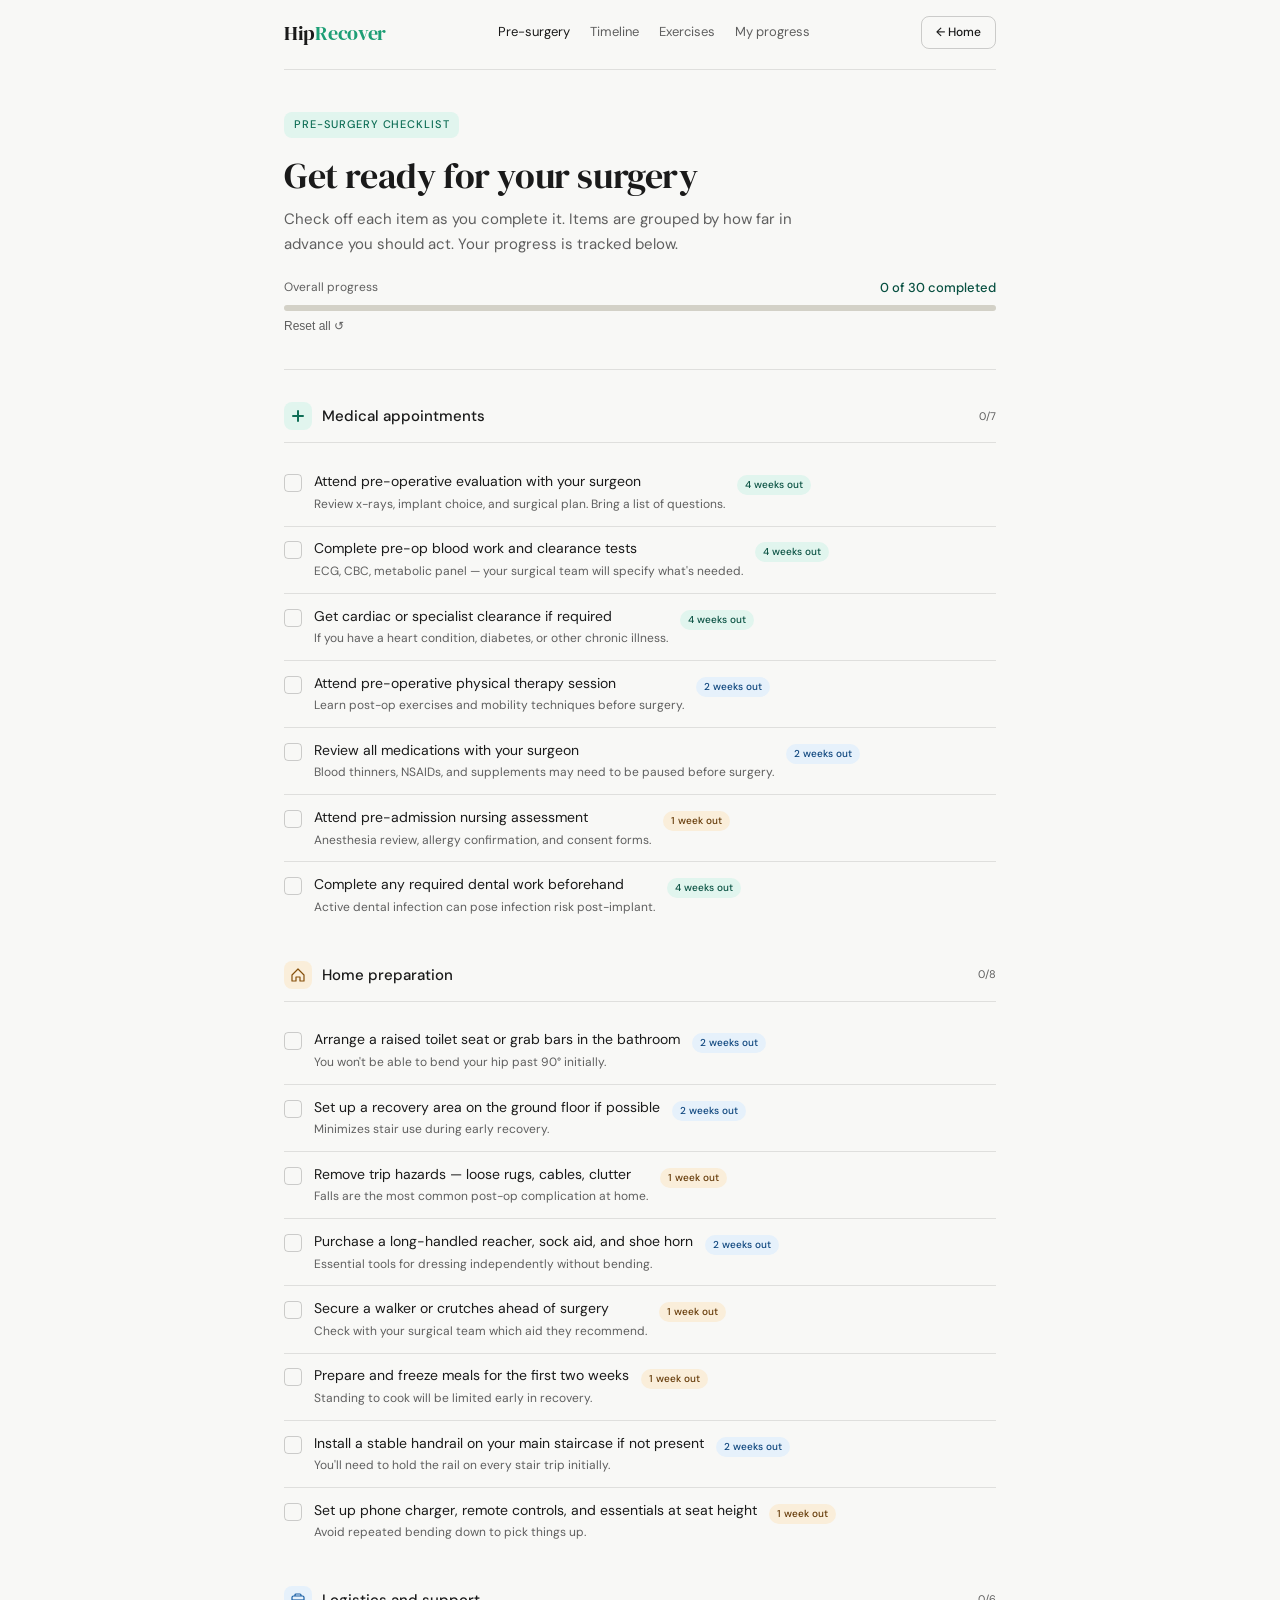
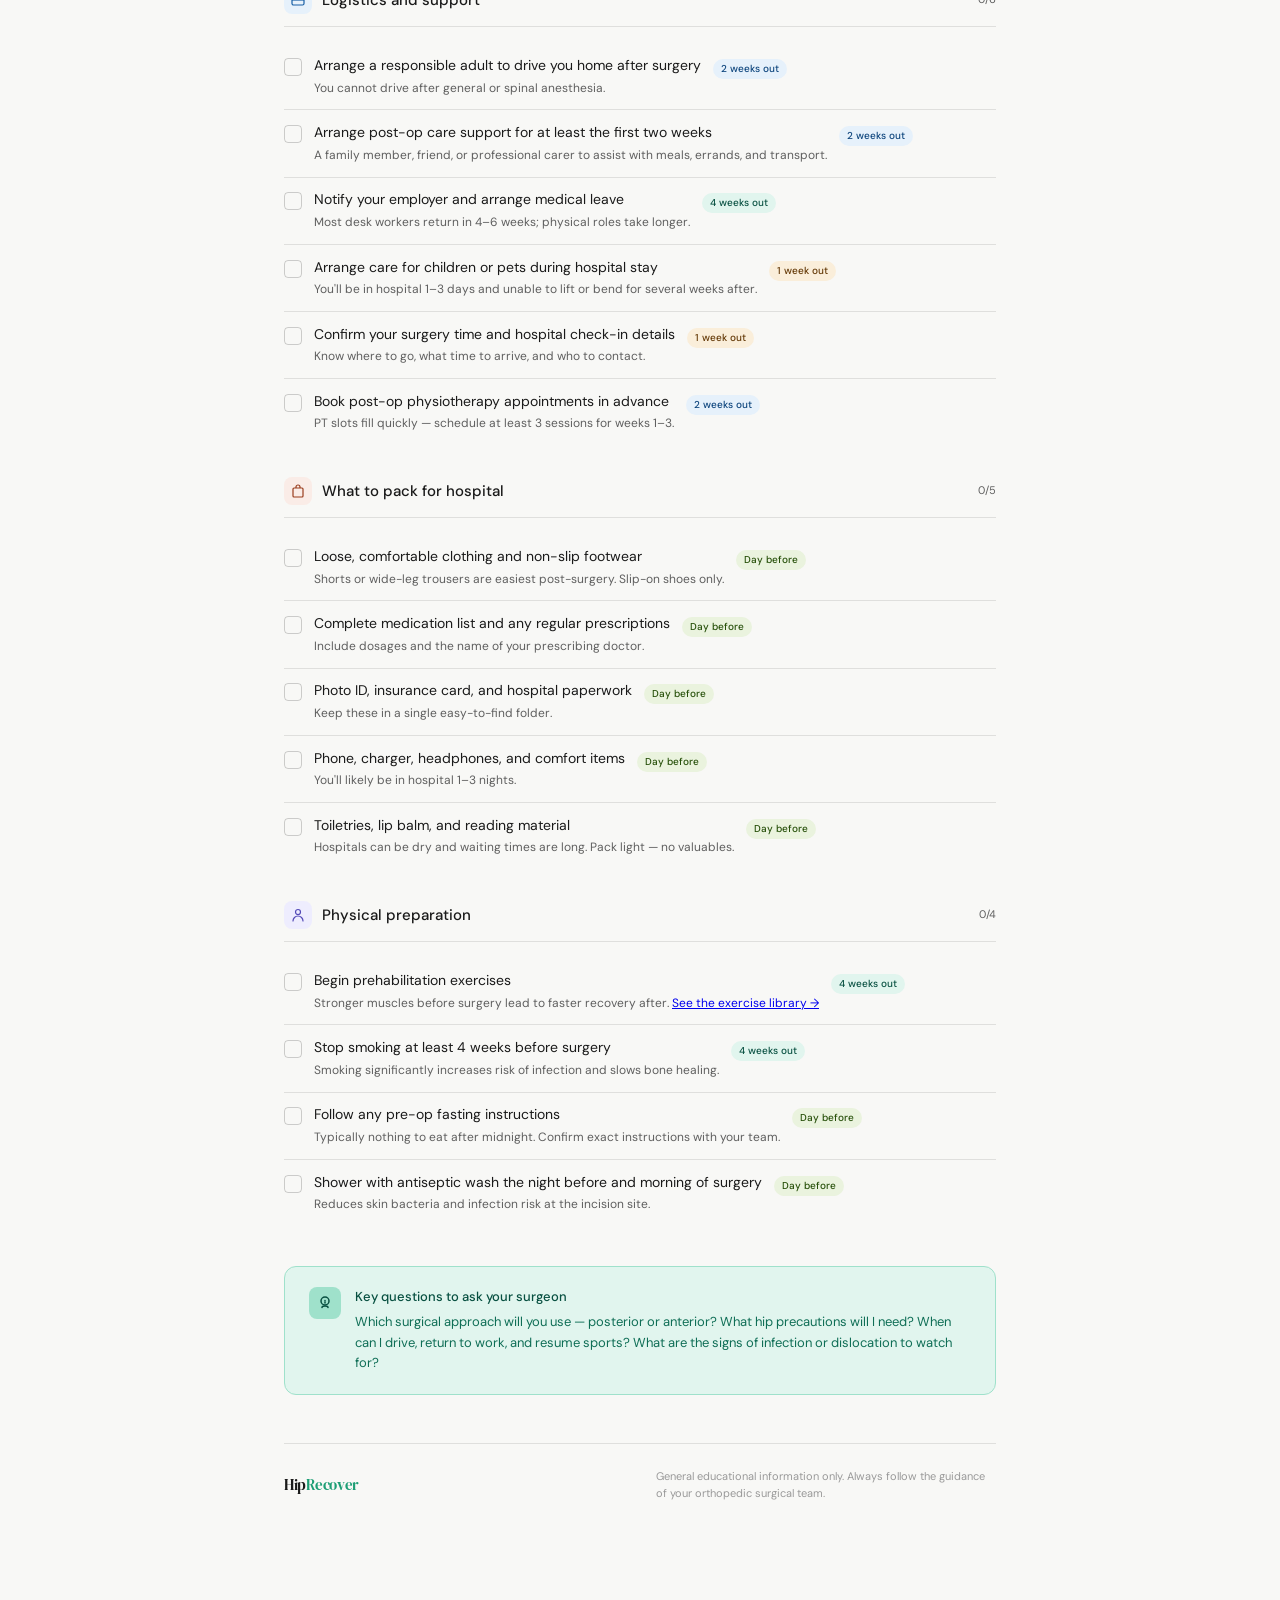
==== checklist.html @ 87a9a33e "Add files via upload" ====
<!DOCTYPE html>
<html lang="en">
<head>
  <meta charset="UTF-8">
  <meta name="viewport" content="width=device-width, initial-scale=1.0">
  <title>Pre-Surgery Checklist — HipRecover</title>
  <link rel="stylesheet" href="css/styles.css">
</head>
<body>
<div class="page-wrap">

  <nav class="site-nav">
    <a href="index.html" class="logo">Hip<span>Recover</span></a>
    <div class="nav-links">
      <a href="checklist.html" class="active">Pre-surgery</a>
      <a href="timeline.html">Timeline</a>
      <a href="exercises.html">Exercises</a>
      <a href="tracker.html">My progress</a>
    </div>
    <a href="index.html" class="nav-cta">← Home</a>
  </nav>

  <div class="page-header">
    <div class="tag">Pre-surgery checklist</div>
    <h1>Get ready for your surgery</h1>
    <p>Check off each item as you complete it. Items are grouped by how far in advance you should act. Your progress is tracked below.</p>
    <div style="margin-top:1.25rem;">
      <div class="progress-label">
        <span>Overall progress</span>
        <strong id="prog-text">0 of 30 completed</strong>
      </div>
      <div class="progress-bar-wrap"><div class="progress-bar-fill" id="prog-bar" style="width:0%"></div></div>
    </div>
    <button class="reset-btn" onclick="resetAll()">Reset all ↺</button>
  </div>

  <!-- MEDICAL -->
  <div class="section" data-sec="medical" style="margin-top:2rem;">
    <div class="section-head">
      <div class="sec-icon sec-teal">
        <svg width="16" height="16" viewBox="0 0 16 16" fill="none"><rect x="7" y="2" width="2" height="12" rx="1" fill="#0F6E56"/><rect x="2" y="7" width="12" height="2" rx="1" fill="#0F6E56"/></svg>
      </div>
      <h2>Medical appointments</h2>
      <span class="sec-count" id="cnt-medical">0/7</span>
    </div>
    <div class="check-item" onclick="toggle(this)"><div class="cb"></div><div class="check-text"><div class="label">Attend pre-operative evaluation with your surgeon</div><div class="sub">Review x-rays, implant choice, and surgical plan. Bring a list of questions.</div></div><span class="timing-pill t4w">4 weeks out</span></div>
    <div class="check-item" onclick="toggle(this)"><div class="cb"></div><div class="check-text"><div class="label">Complete pre-op blood work and clearance tests</div><div class="sub">ECG, CBC, metabolic panel — your surgical team will specify what's needed.</div></div><span class="timing-pill t4w">4 weeks out</span></div>
    <div class="check-item" onclick="toggle(this)"><div class="cb"></div><div class="check-text"><div class="label">Get cardiac or specialist clearance if required</div><div class="sub">If you have a heart condition, diabetes, or other chronic illness.</div></div><span class="timing-pill t4w">4 weeks out</span></div>
    <div class="check-item" onclick="toggle(this)"><div class="cb"></div><div class="check-text"><div class="label">Attend pre-operative physical therapy session</div><div class="sub">Learn post-op exercises and mobility techniques before surgery.</div></div><span class="timing-pill t2w">2 weeks out</span></div>
    <div class="check-item" onclick="toggle(this)"><div class="cb"></div><div class="check-text"><div class="label">Review all medications with your surgeon</div><div class="sub">Blood thinners, NSAIDs, and supplements may need to be paused before surgery.</div></div><span class="timing-pill t2w">2 weeks out</span></div>
    <div class="check-item" onclick="toggle(this)"><div class="cb"></div><div class="check-text"><div class="label">Attend pre-admission nursing assessment</div><div class="sub">Anesthesia review, allergy confirmation, and consent forms.</div></div><span class="timing-pill t1w">1 week out</span></div>
    <div class="check-item" onclick="toggle(this)"><div class="cb"></div><div class="check-text"><div class="label">Complete any required dental work beforehand</div><div class="sub">Active dental infection can pose infection risk post-implant.</div></div><span class="timing-pill t4w">4 weeks out</span></div>
  </div>

  <!-- HOME -->
  <div class="section" data-sec="home" style="margin-top:2rem;">
    <div class="section-head">
      <div class="sec-icon sec-amber">
        <svg width="16" height="16" viewBox="0 0 16 16" fill="none"><path d="M2 8L8 2L14 8V14H10V10H6V14H2V8Z" stroke="#854F0B" stroke-width="1.2" fill="none" stroke-linejoin="round"/></svg>
      </div>
      <h2>Home preparation</h2>
      <span class="sec-count" id="cnt-home">0/8</span>
    </div>
    <div class="check-item" onclick="toggle(this)"><div class="cb"></div><div class="check-text"><div class="label">Arrange a raised toilet seat or grab bars in the bathroom</div><div class="sub">You won't be able to bend your hip past 90° initially.</div></div><span class="timing-pill t2w">2 weeks out</span></div>
    <div class="check-item" onclick="toggle(this)"><div class="cb"></div><div class="check-text"><div class="label">Set up a recovery area on the ground floor if possible</div><div class="sub">Minimizes stair use during early recovery.</div></div><span class="timing-pill t2w">2 weeks out</span></div>
    <div class="check-item" onclick="toggle(this)"><div class="cb"></div><div class="check-text"><div class="label">Remove trip hazards — loose rugs, cables, clutter</div><div class="sub">Falls are the most common post-op complication at home.</div></div><span class="timing-pill t1w">1 week out</span></div>
    <div class="check-item" onclick="toggle(this)"><div class="cb"></div><div class="check-text"><div class="label">Purchase a long-handled reacher, sock aid, and shoe horn</div><div class="sub">Essential tools for dressing independently without bending.</div></div><span class="timing-pill t2w">2 weeks out</span></div>
    <div class="check-item" onclick="toggle(this)"><div class="cb"></div><div class="check-text"><div class="label">Secure a walker or crutches ahead of surgery</div><div class="sub">Check with your surgical team which aid they recommend.</div></div><span class="timing-pill t1w">1 week out</span></div>
    <div class="check-item" onclick="toggle(this)"><div class="cb"></div><div class="check-text"><div class="label">Prepare and freeze meals for the first two weeks</div><div class="sub">Standing to cook will be limited early in recovery.</div></div><span class="timing-pill t1w">1 week out</span></div>
    <div class="check-item" onclick="toggle(this)"><div class="cb"></div><div class="check-text"><div class="label">Install a stable handrail on your main staircase if not present</div><div class="sub">You'll need to hold the rail on every stair trip initially.</div></div><span class="timing-pill t2w">2 weeks out</span></div>
    <div class="check-item" onclick="toggle(this)"><div class="cb"></div><div class="check-text"><div class="label">Set up phone charger, remote controls, and essentials at seat height</div><div class="sub">Avoid repeated bending down to pick things up.</div></div><span class="timing-pill t1w">1 week out</span></div>
  </div>

  <!-- LOGISTICS -->
  <div class="section" data-sec="logistics" style="margin-top:2rem;">
    <div class="section-head">
      <div class="sec-icon sec-blue">
        <svg width="16" height="16" viewBox="0 0 16 16" fill="none"><rect x="2" y="4" width="12" height="9" rx="1.5" stroke="#185FA5" stroke-width="1.2" fill="none"/><path d="M5 4V3a1 1 0 011-1h4a1 1 0 011 1v1" stroke="#185FA5" stroke-width="1.2"/><path d="M2 8h12" stroke="#185FA5" stroke-width="1.2"/></svg>
      </div>
      <h2>Logistics and support</h2>
      <span class="sec-count" id="cnt-logistics">0/6</span>
    </div>
    <div class="check-item" onclick="toggle(this)"><div class="cb"></div><div class="check-text"><div class="label">Arrange a responsible adult to drive you home after surgery</div><div class="sub">You cannot drive after general or spinal anesthesia.</div></div><span class="timing-pill t2w">2 weeks out</span></div>
    <div class="check-item" onclick="toggle(this)"><div class="cb"></div><div class="check-text"><div class="label">Arrange post-op care support for at least the first two weeks</div><div class="sub">A family member, friend, or professional carer to assist with meals, errands, and transport.</div></div><span class="timing-pill t2w">2 weeks out</span></div>
    <div class="check-item" onclick="toggle(this)"><div class="cb"></div><div class="check-text"><div class="label">Notify your employer and arrange medical leave</div><div class="sub">Most desk workers return in 4–6 weeks; physical roles take longer.</div></div><span class="timing-pill t4w">4 weeks out</span></div>
    <div class="check-item" onclick="toggle(this)"><div class="cb"></div><div class="check-text"><div class="label">Arrange care for children or pets during hospital stay</div><div class="sub">You'll be in hospital 1–3 days and unable to lift or bend for several weeks after.</div></div><span class="timing-pill t1w">1 week out</span></div>
    <div class="check-item" onclick="toggle(this)"><div class="cb"></div><div class="check-text"><div class="label">Confirm your surgery time and hospital check-in details</div><div class="sub">Know where to go, what time to arrive, and who to contact.</div></div><span class="timing-pill t1w">1 week out</span></div>
    <div class="check-item" onclick="toggle(this)"><div class="cb"></div><div class="check-text"><div class="label">Book post-op physiotherapy appointments in advance</div><div class="sub">PT slots fill quickly — schedule at least 3 sessions for weeks 1–3.</div></div><span class="timing-pill t2w">2 weeks out</span></div>
  </div>

  <!-- PACK -->
  <div class="section" data-sec="pack" style="margin-top:2rem;">
    <div class="section-head">
      <div class="sec-icon sec-coral">
        <svg width="16" height="16" viewBox="0 0 16 16" fill="none"><rect x="3" y="5" width="10" height="9" rx="1" stroke="#993C1D" stroke-width="1.2" fill="none"/><path d="M6 5V4a2 2 0 014 0v1" stroke="#993C1D" stroke-width="1.2"/></svg>
      </div>
      <h2>What to pack for hospital</h2>
      <span class="sec-count" id="cnt-pack">0/5</span>
    </div>
    <div class="check-item" onclick="toggle(this)"><div class="cb"></div><div class="check-text"><div class="label">Loose, comfortable clothing and non-slip footwear</div><div class="sub">Shorts or wide-leg trousers are easiest post-surgery. Slip-on shoes only.</div></div><span class="timing-pill td">Day before</span></div>
    <div class="check-item" onclick="toggle(this)"><div class="cb"></div><div class="check-text"><div class="label">Complete medication list and any regular prescriptions</div><div class="sub">Include dosages and the name of your prescribing doctor.</div></div><span class="timing-pill td">Day before</span></div>
    <div class="check-item" onclick="toggle(this)"><div class="cb"></div><div class="check-text"><div class="label">Photo ID, insurance card, and hospital paperwork</div><div class="sub">Keep these in a single easy-to-find folder.</div></div><span class="timing-pill td">Day before</span></div>
    <div class="check-item" onclick="toggle(this)"><div class="cb"></div><div class="check-text"><div class="label">Phone, charger, headphones, and comfort items</div><div class="sub">You'll likely be in hospital 1–3 nights.</div></div><span class="timing-pill td">Day before</span></div>
    <div class="check-item" onclick="toggle(this)"><div class="cb"></div><div class="check-text"><div class="label">Toiletries, lip balm, and reading material</div><div class="sub">Hospitals can be dry and waiting times are long. Pack light — no valuables.</div></div><span class="timing-pill td">Day before</span></div>
  </div>

  <!-- BODY -->
  <div class="section" data-sec="body" style="margin-top:2rem;">
    <div class="section-head">
      <div class="sec-icon sec-purple">
        <svg width="16" height="16" viewBox="0 0 16 16" fill="none"><circle cx="8" cy="5" r="2.5" stroke="#534AB7" stroke-width="1.2" fill="none"/><path d="M3 14c0-2.76 2.24-5 5-5s5 2.24 5 5" stroke="#534AB7" stroke-width="1.2" stroke-linecap="round" fill="none"/></svg>
      </div>
      <h2>Physical preparation</h2>
      <span class="sec-count" id="cnt-body">0/4</span>
    </div>
    <div class="check-item" onclick="toggle(this)"><div class="cb"></div><div class="check-text"><div class="label">Begin prehabilitation exercises</div><div class="sub">Stronger muscles before surgery lead to faster recovery after. <a href="exercises.html">See the exercise library →</a></div></div><span class="timing-pill t4w">4 weeks out</span></div>
    <div class="check-item" onclick="toggle(this)"><div class="cb"></div><div class="check-text"><div class="label">Stop smoking at least 4 weeks before surgery</div><div class="sub">Smoking significantly increases risk of infection and slows bone healing.</div></div><span class="timing-pill t4w">4 weeks out</span></div>
    <div class="check-item" onclick="toggle(this)"><div class="cb"></div><div class="check-text"><div class="label">Follow any pre-op fasting instructions</div><div class="sub">Typically nothing to eat after midnight. Confirm exact instructions with your team.</div></div><span class="timing-pill td">Day before</span></div>
    <div class="check-item" onclick="toggle(this)"><div class="cb"></div><div class="check-text"><div class="label">Shower with antiseptic wash the night before and morning of surgery</div><div class="sub">Reduces skin bacteria and infection risk at the incision site.</div></div><span class="timing-pill td">Day before</span></div>
  </div>

  <div class="info-box" style="margin-top:2.5rem;">
    <div class="info-icon">
      <svg width="16" height="16" viewBox="0 0 16 16" fill="none"><path d="M8 2a4 4 0 100 8A4 4 0 008 2zM8 7v1M8 5.5v.5" stroke="#085041" stroke-width="1.5" stroke-linecap="round"/><path d="M5 12.5c0-.83 1.34-1.5 3-1.5s3 .67 3 1.5" stroke="#085041" stroke-width="1.5" stroke-linecap="round"/></svg>
    </div>
    <div>
      <h4>Key questions to ask your surgeon</h4>
      <p>Which surgical approach will you use — posterior or anterior? What hip precautions will I need? When can I drive, return to work, and resume sports? What are the signs of infection or dislocation to watch for?</p>
    </div>
  </div>

  <footer class="site-footer">
    <a href="index.html" class="logo">Hip<span>Recover</span></a>
    <p class="footer-note">General educational information only. Always follow the guidance of your orthopedic surgical team.</p>
  </footer>

</div>
<script>
const TOTAL = 30;
const counts = {medical:7, home:8, logistics:6, pack:5, body:4};
const done = {medical:0, home:0, logistics:0, pack:5-5, body:0};
Object.keys(done).forEach(k => done[k] = 0);

function getSec(item) { return item.closest('.section').dataset.sec; }

function toggle(item) {
  const isDone = item.classList.toggle('done-item');
  const cb = item.querySelector('.cb');
  cb.classList.toggle('done', isDone);
  cb.innerHTML = isDone ? '<svg width="10" height="10" viewBox="0 0 10 10" fill="none"><path d="M2 5l2.5 2.5L8 3" stroke="#fff" stroke-width="1.5" stroke-linecap="round" stroke-linejoin="round"/></svg>' : '';
  const sec = getSec(item);
  done[sec] += isDone ? 1 : -1;
  updateProgress();
  updateCount(sec);
}

function updateProgress() {
  const total_done = Object.values(done).reduce((a,b) => a+b, 0);
  const pct = Math.round(total_done / TOTAL * 100);
  document.getElementById('prog-bar').style.width = pct + '%';
  document.getElementById('prog-text').textContent = total_done + ' of ' + TOTAL + ' completed';
}

function updateCount(sec) {
  document.getElementById('cnt-' + sec).textContent = done[sec] + '/' + counts[sec];
}

function resetAll() {
  document.querySelectorAll('.check-item').forEach(i => {
    i.classList.remove('done-item');
    const cb = i.querySelector('.cb');
    cb.classList.remove('done');
    cb.innerHTML = '';
  });
  Object.keys(done).forEach(k => { done[k] = 0; updateCount(k); });
  updateProgress();
}
</script>
</body>
</html>
---- css/styles.css ----
@import url('https://fonts.googleapis.com/css2?family=DM+Serif+Display:ital@0;1&family=DM+Sans:opsz,wght@9..40,300;9..40,400;9..40,500&display=swap');

*, *::before, *::after { box-sizing: border-box; margin: 0; padding: 0; }

:root {
  --teal-50:  #E1F5EE;
  --teal-100: #9FE1CB;
  --teal-400: #1D9E75;
  --teal-600: #0F6E56;
  --teal-800: #085041;
  --teal-900: #04342C;
  --amber-50: #FAEEDA;
  --amber-100:#FAC775;
  --amber-800:#633806;
  --blue-50:  #E6F1FB;
  --blue-600: #185FA5;
  --blue-800: #0C447C;
  --coral-50: #FAECE7;
  --coral-600:#993C1D;
  --purple-50:#EEEDFE;
  --purple-600:#534AB7;
  --green-50: #EAF3DE;
  --green-800:#27500A;
  --red-50:   #FCEBEB;
  --red-800:  #791F1F;
  --gray-100: #D3D1C7;
  --text:     #1a1a1a;
  --text-muted: #5f5f5f;
  --text-hint:  #999;
  --border:   rgba(0,0,0,0.1);
  --border-md: rgba(0,0,0,0.18);
  --surface:  #f8f8f6;
  --white:    #ffffff;
  --radius-sm: 6px;
  --radius-md: 8px;
  --radius-lg: 12px;
}

html { font-size: 16px; -webkit-text-size-adjust: 100%; }
body { font-family: 'DM Sans', sans-serif; color: var(--text); background: var(--surface); line-height: 1.6; }

.page-wrap { max-width: 760px; margin: 0 auto; padding: 0 24px 80px; }

/* NAV */
.site-nav {
  display: flex; align-items: center; justify-content: space-between;
  padding: 1rem 0 1.25rem;
  border-bottom: 1px solid var(--border);
  flex-wrap: wrap; gap: 10px;
}
.logo { font-family: 'DM Serif Display', serif; font-size: 20px; letter-spacing: -0.3px; text-decoration: none; color: var(--text); }
.logo span { color: var(--teal-400); }
.nav-links { display: flex; gap: 20px; flex-wrap: wrap; }
.nav-links a { font-size: 13px; color: var(--text-muted); text-decoration: none; }
.nav-links a:hover, .nav-links a.active { color: var(--text); }
.nav-cta { font-size: 12px; font-weight: 500; padding: 6px 14px; border: 1px solid var(--border-md); border-radius: var(--radius-md); cursor: pointer; background: transparent; color: var(--text); text-decoration: none; }
.nav-cta:hover { background: var(--surface); }

/* PAGE HEADER */
.page-header { padding: 2.5rem 0 2rem; border-bottom: 1px solid var(--border); }
.tag { display: inline-block; font-size: 11px; font-weight: 500; letter-spacing: .08em; text-transform: uppercase; color: var(--teal-600); background: var(--teal-50); padding: 4px 10px; border-radius: var(--radius-md); margin-bottom: 1rem; }
.page-header h1 { font-family: 'DM Serif Display', serif; font-size: 36px; font-weight: 400; letter-spacing: -.4px; margin-bottom: .6rem; line-height: 1.2; }
.page-header h1 em { font-style: italic; color: var(--teal-400); }
.page-header p { font-size: 15px; color: var(--text-muted); line-height: 1.7; max-width: 520px; }

/* BUTTONS */
.btn-primary { font-size: 14px; font-weight: 500; padding: 10px 22px; background: var(--teal-400); color: #fff; border: none; border-radius: var(--radius-md); cursor: pointer; text-decoration: none; display: inline-block; }
.btn-primary:hover { background: var(--teal-600); }
.btn-ghost { font-size: 14px; font-weight: 400; padding: 10px 22px; background: transparent; color: var(--text-muted); border: 1px solid var(--border-md); border-radius: var(--radius-md); cursor: pointer; text-decoration: none; display: inline-block; }
.btn-ghost:hover { background: #fff; }
.btn-dark { font-size: 13px; font-weight: 500; padding: 10px 20px; background: var(--teal-800); color: var(--teal-50); border: none; border-radius: var(--radius-md); cursor: pointer; text-decoration: none; display: inline-block; white-space: nowrap; }
.btn-dark:hover { background: var(--teal-900); }

/* CARDS */
.card { background: var(--white); border: 1px solid var(--border); border-radius: var(--radius-lg); padding: 1.25rem; }
.card:hover { border-color: var(--teal-100); }

/* INFO BOX */
.info-box { background: var(--teal-50); border: 1px solid var(--teal-100); border-radius: var(--radius-lg); padding: 1.25rem 1.5rem; display: flex; gap: 14px; align-items: flex-start; }
.info-icon { flex-shrink: 0; width: 32px; height: 32px; background: var(--teal-100); border-radius: 8px; display: flex; align-items: center; justify-content: center; }
.info-box h4 { font-size: 13px; font-weight: 500; color: var(--teal-800); margin-bottom: 4px; }
.info-box p { font-size: 13px; color: var(--teal-600); line-height: 1.6; }
.info-box a { color: var(--teal-400); font-weight: 500; text-decoration: none; }
.info-box a:hover { color: var(--teal-800); }

/* SECTION HEADING */
.section-heading { font-size: 15px; font-weight: 500; margin: 2.5rem 0 1rem; padding-bottom: .75rem; border-bottom: 1px solid var(--border); }

/* FOOTER */
.site-footer { border-top: 1px solid var(--border); padding: 1.5rem 0; display: flex; align-items: center; justify-content: space-between; flex-wrap: wrap; gap: 12px; margin-top: 3rem; }
.site-footer .logo { font-size: 15px; }
.footer-note { font-size: 11px; color: var(--text-hint); max-width: 340px; line-height: 1.5; }

/* PHASE BAR */
.phase-bar { display: flex; border: 1px solid var(--border); border-radius: var(--radius-lg); overflow: hidden; margin: 2rem 0; }
.phase { flex: 1; padding: .9rem 1rem; border-right: 1px solid var(--border); cursor: default; }
.phase:last-child { border-right: none; }
.phase-num { font-size: 11px; font-weight: 500; color: var(--teal-400); margin-bottom: 3px; }
.phase-label { font-size: 13px; font-weight: 500; }
.phase-sub { font-size: 11px; color: var(--text-muted); margin-top: 2px; }
.phase.active { background: var(--teal-50); }

/* STATS ROW */
.stats-row { display: grid; grid-template-columns: repeat(3, 1fr); gap: 0; border: 1px solid var(--border); border-radius: var(--radius-lg); overflow: hidden; margin: 2rem 0; }
.stat { padding: 1.25rem; border-right: 1px solid var(--border); text-align: center; }
.stat:last-child { border-right: none; }
.stat-num { font-family: 'DM Serif Display', serif; font-size: 30px; color: var(--teal-400); }
.stat-label { font-size: 12px; color: var(--text-muted); margin-top: 4px; line-height: 1.4; }

/* SECTION CARDS GRID */
.cards-grid { display: grid; grid-template-columns: repeat(2, 1fr); gap: 16px; padding: 2rem 0; }
.section-card { display: block; text-decoration: none; color: inherit; }
.section-card .card-icon { width: 36px; height: 36px; border-radius: 8px; display: flex; align-items: center; justify-content: center; margin-bottom: 12px; }
.section-card h3 { font-size: 14px; font-weight: 500; margin-bottom: 6px; }
.section-card p { font-size: 13px; color: var(--text-muted); line-height: 1.55; }
.card-link { display: inline-block; margin-top: 10px; font-size: 12px; color: var(--teal-400); font-weight: 500; }

/* CTA STRIP */
.cta-strip { background: var(--teal-50); border: 1px solid var(--teal-100); border-radius: var(--radius-lg); padding: 2rem 1.75rem; display: flex; align-items: center; justify-content: space-between; gap: 1rem; margin: 2rem 0; }
.cta-strip h2 { font-family: 'DM Serif Display', serif; font-size: 22px; color: var(--teal-800); font-weight: 400; margin-bottom: 6px; }
.cta-strip p { font-size: 13px; color: var(--teal-600); line-height: 1.55; max-width: 340px; }

/* FILTER BAR */
.filter-bar { display: flex; gap: 8px; padding: 1.25rem 0; flex-wrap: wrap; border-bottom: 1px solid var(--border); }
.filter-btn { font-size: 12px; font-weight: 500; padding: 6px 14px; border-radius: 99px; cursor: pointer; border: 1px solid var(--border-md); background: transparent; color: var(--text-muted); }
.filter-btn:hover { background: var(--white); color: var(--text); }
.filter-btn.active { background: var(--teal-400); color: #fff; border-color: var(--teal-400); }

/* EXERCISE CARDS */
.ex-grid { display: grid; grid-template-columns: repeat(2, 1fr); gap: 14px; margin-bottom: 2rem; }
.ex-card { background: var(--white); border: 1px solid var(--border); border-radius: var(--radius-lg); overflow: hidden; cursor: pointer; }
.ex-card:hover { border-color: var(--teal-100); }
.ex-card.open { border-color: var(--teal-400); }
.ex-illus { height: 96px; display: flex; align-items: center; justify-content: center; background: var(--surface); position: relative; }
.diff { position: absolute; top: 8px; right: 8px; font-size: 10px; font-weight: 500; padding: 2px 8px; border-radius: 99px; }
.easy { background: var(--teal-50); color: var(--teal-800); }
.mod  { background: var(--amber-50); color: var(--amber-800); }
.hard { background: var(--coral-50); color: var(--coral-600); }
.ex-body { padding: 12px 14px; }
.ex-name { font-size: 14px; font-weight: 500; margin-bottom: 4px; }
.ex-meta { display: flex; gap: 10px; margin-bottom: 6px; }
.ex-meta span { font-size: 11px; color: var(--text-muted); }
.ex-desc { font-size: 12px; color: var(--text-muted); line-height: 1.55; }
.ex-steps { margin-top: 12px; padding-top: 12px; border-top: 1px solid var(--border); display: none; }
.ex-card.open .ex-steps { display: block; }
.steps-lbl { font-size: 11px; font-weight: 500; text-transform: uppercase; letter-spacing: .06em; color: var(--text-muted); margin-bottom: 8px; }
.step { display: flex; gap: 10px; margin-bottom: 8px; align-items: flex-start; }
.sn { width: 20px; height: 20px; border-radius: 50%; background: var(--teal-50); color: var(--teal-800); font-size: 11px; font-weight: 500; display: flex; align-items: center; justify-content: center; flex-shrink: 0; margin-top: 1px; }
.step p { font-size: 12px; line-height: 1.55; color: var(--text-muted); }
.ex-tog { font-size: 12px; color: var(--teal-400); font-weight: 500; margin-top: 10px; display: inline-block; cursor: pointer; }
.phase-section { padding: 2rem 0 0; }
.ph-head { display: flex; align-items: baseline; gap: 10px; margin-bottom: 1.25rem; flex-wrap: wrap; }
.ph-badge { font-size: 11px; font-weight: 500; letter-spacing: .06em; text-transform: uppercase; color: var(--teal-600); background: var(--teal-50); padding: 3px 9px; border-radius: var(--radius-md); }
.ph-title { font-family: 'DM Serif Display', serif; font-size: 20px; font-weight: 400; }
.ph-sub { font-size: 12px; color: var(--text-muted); }
.divider { border: none; border-top: 1px solid var(--border); margin: .5rem 0 2rem; }

/* CHECKLIST */
.check-item { display: flex; align-items: flex-start; gap: 12px; padding: .8rem 0; border-bottom: 1px solid var(--border); cursor: pointer; }
.check-item:last-child { border-bottom: none; }
.cb { width: 18px; height: 18px; border: 1px solid var(--border-md); border-radius: 4px; flex-shrink: 0; margin-top: 2px; display: flex; align-items: center; justify-content: center; transition: all .15s; }
.cb.done { background: var(--teal-400); border-color: var(--teal-400); }
.check-text .label { font-size: 14px; line-height: 1.4; }
.check-text .sub { font-size: 12px; color: var(--text-muted); line-height: 1.5; margin-top: 3px; }
.check-item.done-item .label { color: var(--text-muted); text-decoration: line-through; }
.timing-pill { flex-shrink: 0; font-size: 10px; font-weight: 500; padding: 2px 8px; border-radius: 99px; margin-top: 3px; }
.t4w { background: var(--teal-50); color: var(--teal-800); }
.t2w { background: var(--blue-50); color: var(--blue-800); }
.t1w { background: var(--amber-50); color: var(--amber-800); }
.td  { background: var(--green-50); color: var(--green-800); }
.milestones-grid { display: grid; grid-template-columns: repeat(3, 1fr); gap: 8px; margin: 8px 0 14px; }
.ms-item { display: flex; align-items: center; gap: 8px; padding: 8px 10px; border: 1px solid var(--border); border-radius: var(--radius-md); cursor: pointer; font-size: 12px; }
.ms-item:hover { border-color: var(--teal-100); }
.ms-item.checked { background: var(--teal-50); border-color: var(--teal-100); color: var(--teal-800); }
.ms-cb { width: 14px; height: 14px; border: 1px solid var(--border-md); border-radius: 3px; flex-shrink: 0; display: flex; align-items: center; justify-content: center; }
.ms-item.checked .ms-cb { background: var(--teal-400); border-color: var(--teal-400); }
.progress-label { display: flex; justify-content: space-between; align-items: center; margin-bottom: .4rem; }
.progress-label span { font-size: 12px; color: var(--text-muted); }
.progress-label strong { font-size: 13px; font-weight: 500; color: var(--teal-800); }
.progress-bar-wrap { background: var(--gray-100); border-radius: 99px; height: 6px; overflow: hidden; }
.progress-bar-fill { height: 6px; background: var(--teal-400); border-radius: 99px; transition: width .3s; }
.reset-btn { font-size: 12px; color: var(--text-muted); cursor: pointer; margin-top: .5rem; display: inline-block; background: none; border: none; }
.reset-btn:hover { color: var(--text); }
.sec-icon { width: 28px; height: 28px; border-radius: 8px; display: flex; align-items: center; justify-content: center; flex-shrink: 0; }
.sec-teal   { background: var(--teal-50); }
.sec-amber  { background: var(--amber-50); }
.sec-blue   { background: var(--blue-50); }
.sec-coral  { background: var(--coral-50); }
.sec-purple { background: var(--purple-50); }
.section-head { display: flex; align-items: center; gap: 10px; margin-bottom: 1rem; padding-bottom: .75rem; border-bottom: 1px solid var(--border); }
.section-head h2 { font-size: 15px; font-weight: 500; }
.sec-count { margin-left: auto; font-size: 11px; color: var(--text-muted); }

/* TRACKER */
.stat-cards-row { display: grid; grid-template-columns: repeat(4, 1fr); gap: 10px; margin: 1.5rem 0; }
.stat-tile { background: var(--surface); border-radius: var(--radius-md); padding: 14px 16px; }
.stat-tile .lbl { font-size: 12px; color: var(--text-muted); margin-bottom: 6px; }
.stat-tile .val { font-size: 22px; font-weight: 500; }
.stat-tile .sub { font-size: 11px; color: var(--text-muted); margin-top: 2px; }
.log-form { background: var(--white); border: 1px solid var(--border); border-radius: var(--radius-lg); padding: 1.25rem; }
.form-row { display: grid; grid-template-columns: repeat(2, 1fr); gap: 14px; margin-bottom: 14px; }
.form-row.three { grid-template-columns: repeat(3, 1fr); }
.field label { display: block; font-size: 12px; color: var(--text-muted); margin-bottom: 6px; }
.field input[type=date], .field input[type=number], .field select, .field textarea { width: 100%; font-size: 14px; padding: 8px 10px; border: 1px solid var(--border-md); border-radius: var(--radius-md); background: var(--white); color: var(--text); font-family: 'DM Sans', sans-serif; }
.field textarea { resize: vertical; min-height: 64px; }
.slider-wrap { display: flex; align-items: center; gap: 10px; margin-top: 8px; }
.slider-wrap input[type=range] { flex: 1; }
.slider-val { font-size: 14px; font-weight: 500; min-width: 24px; text-align: right; }
.save-btn { font-size: 13px; font-weight: 500; padding: 9px 22px; background: var(--teal-400); color: #fff; border: none; border-radius: var(--radius-md); cursor: pointer; }
.save-btn:hover { background: var(--teal-600); }
.save-row { display: flex; align-items: center; gap: 12px; }
.save-msg { font-size: 12px; color: var(--teal-600); opacity: 0; transition: opacity .3s; }
.chart-wrap { background: var(--white); border: 1px solid var(--border); border-radius: var(--radius-lg); padding: 1.25rem; margin-bottom: 1rem; }
.chart-head { display: flex; align-items: center; justify-content: space-between; margin-bottom: 1rem; flex-wrap: wrap; gap: 8px; }
.chart-head h3 { font-size: 14px; font-weight: 500; }
.chart-legend { display: flex; gap: 14px; }
.leg-item { display: flex; align-items: center; gap: 5px; font-size: 11px; color: var(--text-muted); }
.leg-dot { width: 8px; height: 8px; border-radius: 50%; flex-shrink: 0; }
.log-table { width: 100%; border-collapse: collapse; font-size: 13px; }
.log-table th { font-size: 11px; font-weight: 500; color: var(--text-muted); text-align: left; padding: 6px 8px; border-bottom: 1px solid var(--border); }
.log-table td { padding: 8px; border-bottom: 1px solid var(--border); vertical-align: top; }
.log-table tr:last-child td { border-bottom: none; }
.pain-badge { display: inline-block; padding: 2px 8px; border-radius: 99px; font-size: 11px; font-weight: 500; }
.pb-low  { background: var(--green-50);  color: var(--green-800); }
.pb-mid  { background: var(--amber-50);  color: var(--amber-800); }
.pb-high { background: var(--coral-50);  color: var(--coral-600); }
.pb-sev  { background: var(--red-50);    color: var(--red-800);   }
.del-btn { font-size: 11px; color: var(--text-muted); cursor: pointer; background: none; border: none; padding: 2px 6px; }
.del-btn:hover { color: #E24B4A; }
.empty-state { text-align: center; padding: 2.5rem; color: var(--text-muted); font-size: 13px; }

@media (max-width: 600px) {
  .cards-grid, .ex-grid { grid-template-columns: 1fr; }
  .stats-row { grid-template-columns: repeat(2, 1fr); }
  .phase-bar { flex-direction: column; }
  .phase { border-right: none; border-bottom: 1px solid var(--border); }
  .phase:last-child { border-bottom: none; }
  .cta-strip { flex-direction: column; }
  .form-row, .form-row.three { grid-template-columns: 1fr; }
  .milestones-grid { grid-template-columns: repeat(2, 1fr); }
  .stat-cards-row { grid-template-columns: repeat(2, 1fr); }
  .nav-links { display: none; }
}
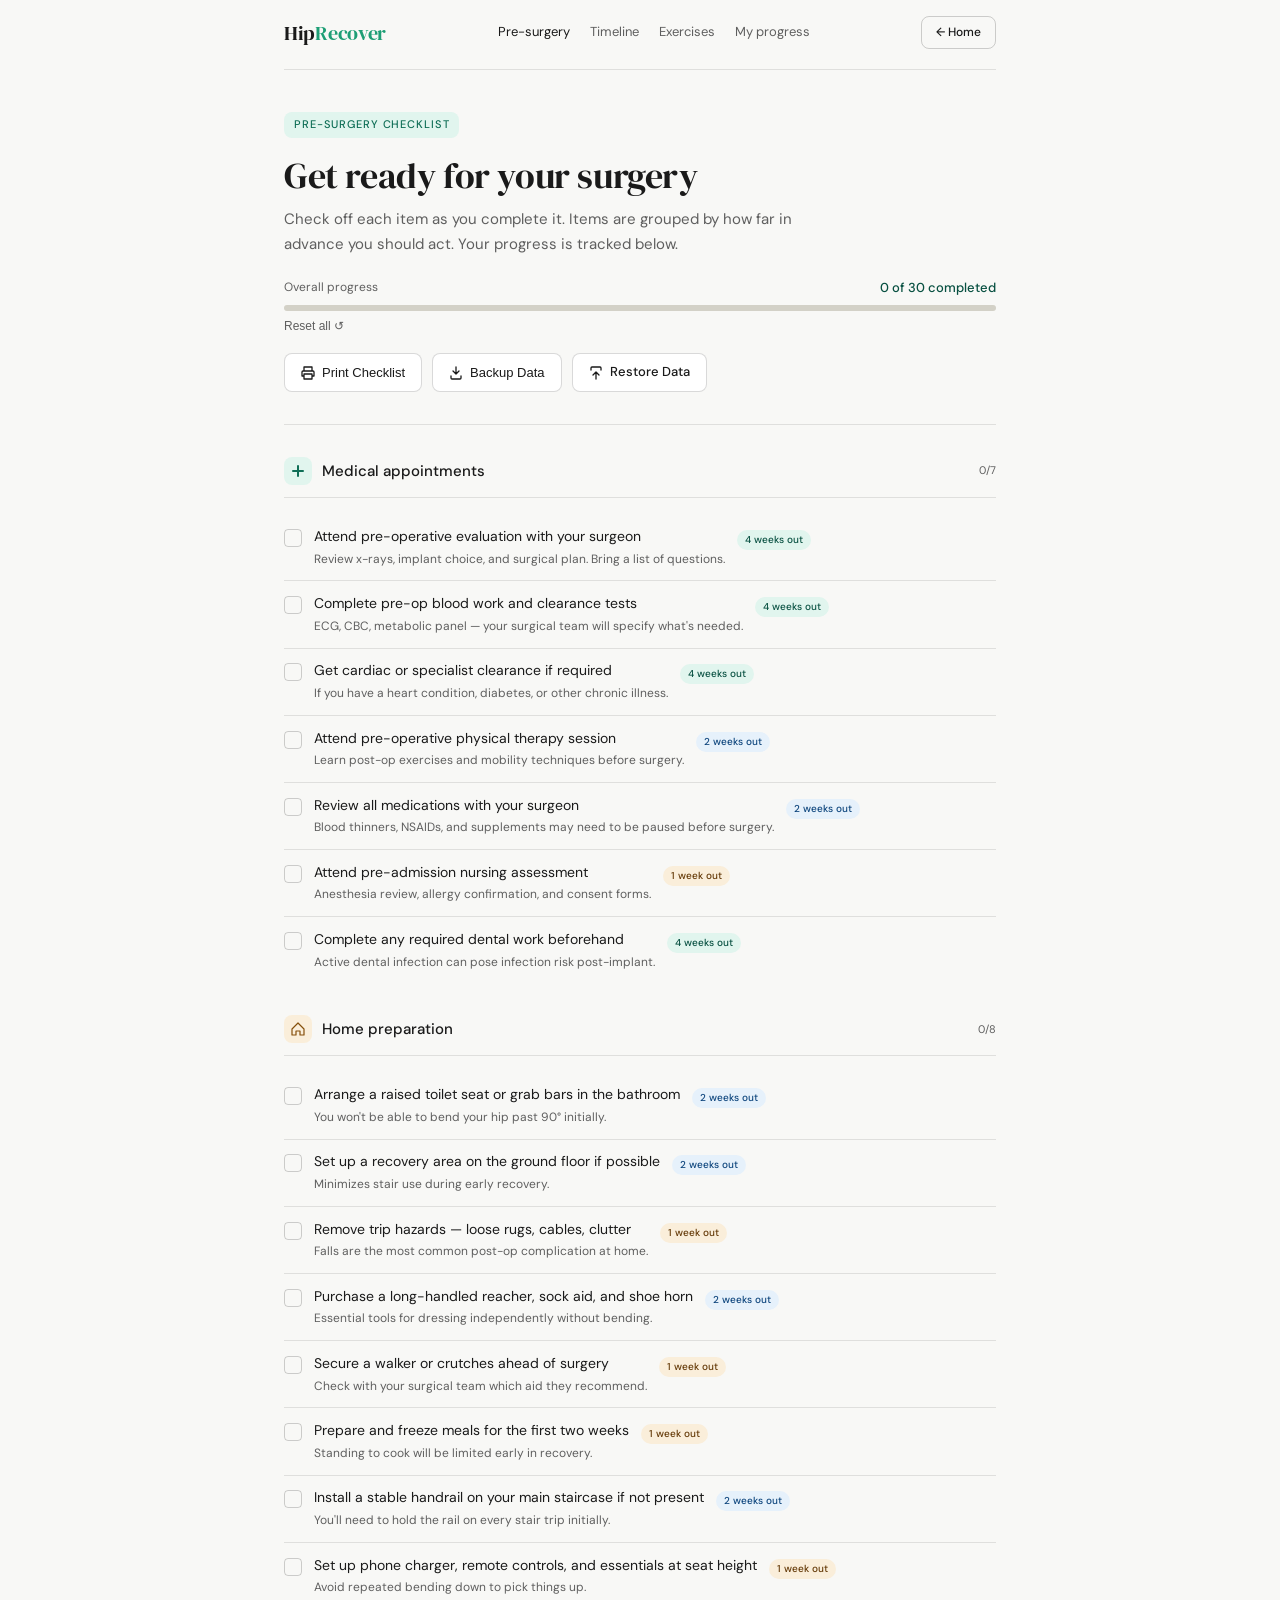
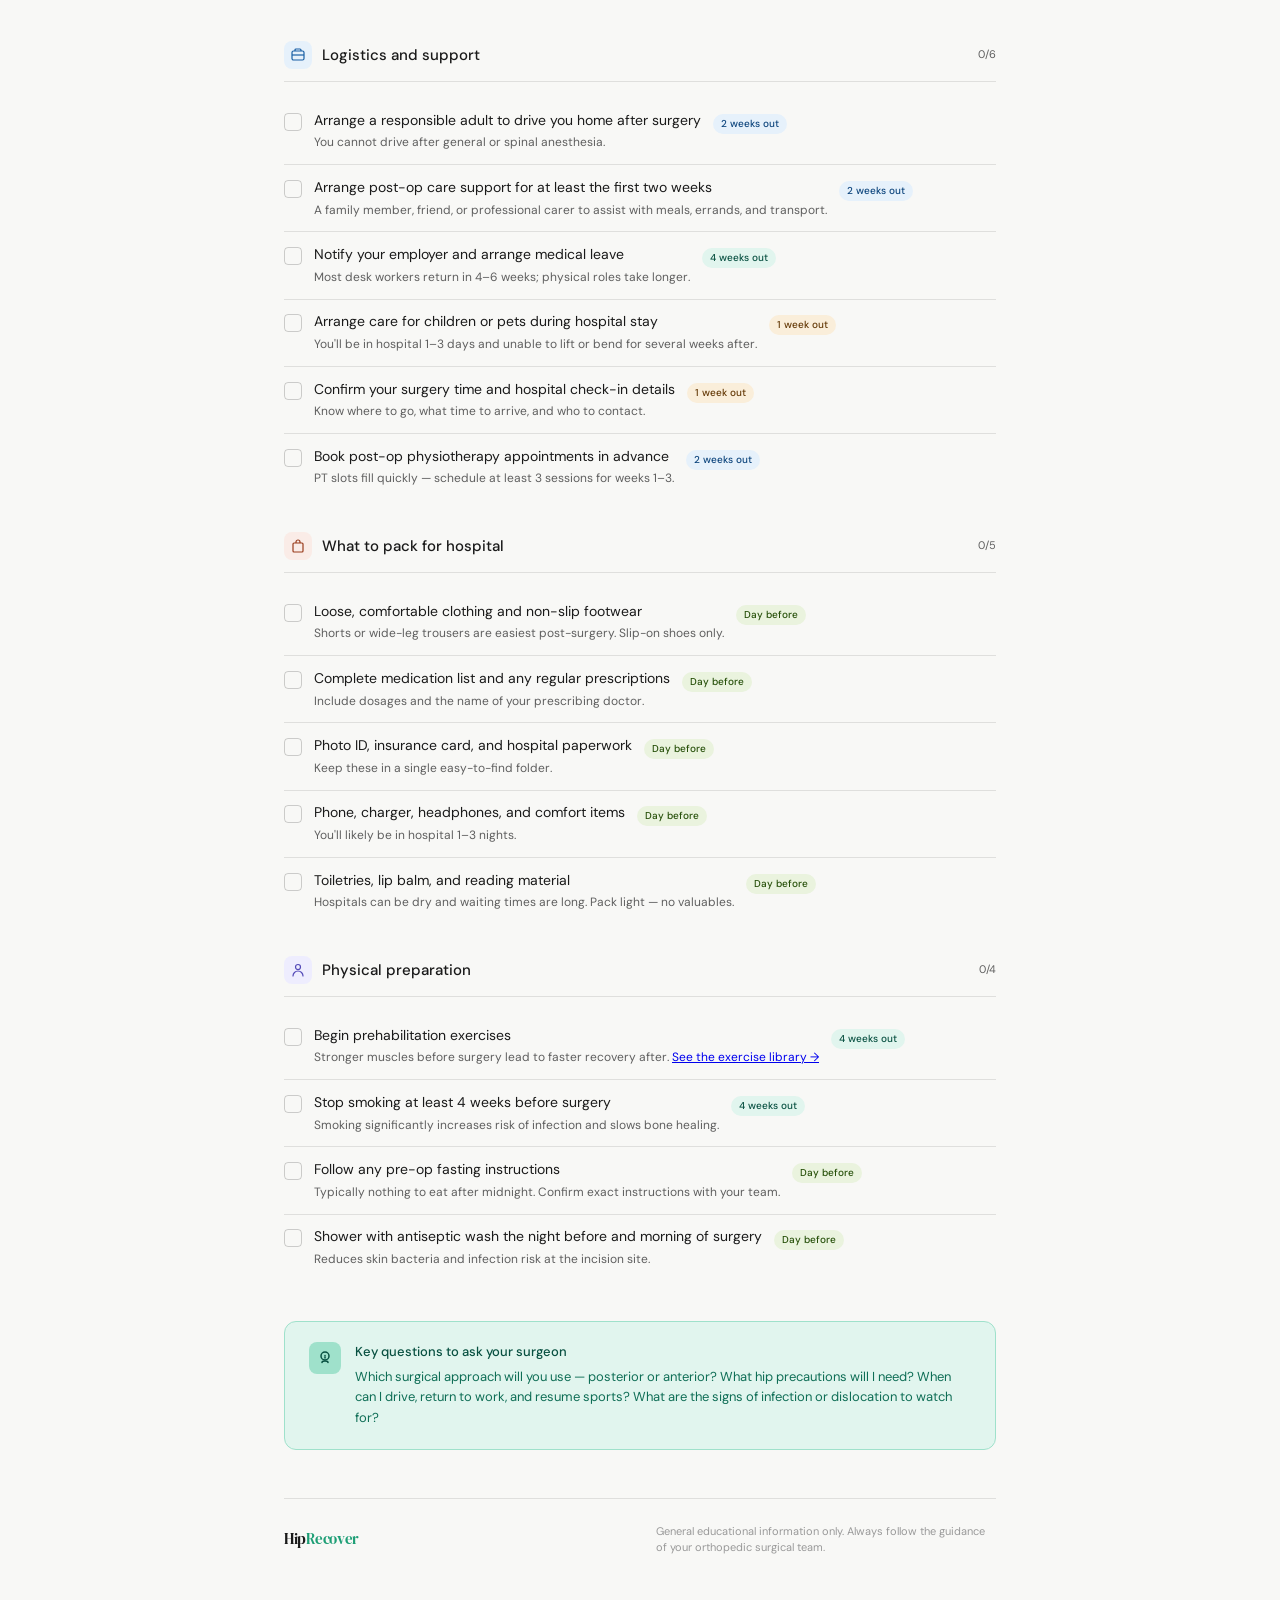
==== commit 538c5b4b: "Add files via upload" ====
--- a/checklist.html
+++ b/checklist.html
@@ -5,6 +5,32 @@
   <meta name="viewport" content="width=device-width, initial-scale=1.0">
   <title>Pre-Surgery Checklist — HipRecover</title>
   <link rel="stylesheet" href="css/styles.css">
+  <style>
+    .action-bar { display: flex; gap: 10px; flex-wrap: wrap; }
+    .btn-print { display: inline-flex; align-items: center; gap: 7px; font-size: 13px; font-weight: 500; padding: 8px 16px; border: 1px solid rgba(0,0,0,0.15); border-radius: 8px; cursor: pointer; background: #fff; color: #1a1a1a; text-decoration: none; }
+    .btn-print:hover { background: #f5f5f3; }
+    @media print {
+      .no-print, .site-nav, .site-footer, .reset-btn, .action-bar, .info-box { display: none !important; }
+      body { background: #fff; font-size: 12px; }
+      .page-wrap { max-width: 100%; padding: 0 12px; }
+      .page-header { padding: 1rem 0; border-bottom: 2px solid #000; }
+      .page-header h1 { font-size: 22px; }
+      .page-header p { font-size: 11px; color: #555; }
+      .tag { border: 1px solid #999; background: transparent; color: #333; }
+      .progress-bar-wrap { -webkit-print-color-adjust: exact; print-color-adjust: exact; }
+      .progress-bar-fill { -webkit-print-color-adjust: exact; print-color-adjust: exact; }
+      .section { page-break-inside: avoid; }
+      .check-item { padding: .5rem 0; }
+      .cb { border: 1.5px solid #666; }
+      .cb.done { background: #1D9E75 !important; border-color: #1D9E75 !important; -webkit-print-color-adjust: exact; print-color-adjust: exact; }
+      .timing-pill { border: 1px solid #ccc; background: transparent !important; color: #333 !important; -webkit-print-color-adjust: exact; print-color-adjust: exact; }
+      .check-item.done-item .label { color: #999; }
+      .section-head { border-bottom: 1px solid #ccc; }
+      .sec-icon { border: 1px solid #ccc; background: transparent !important; }
+      .print-date { display: block !important; font-size: 10px; color: #999; margin-top: 4px; }
+    }
+    .print-date { display: none; }
+  </style>
 </head>
 <body>
 <div class="page-wrap">
@@ -32,6 +58,21 @@
       <div class="progress-bar-wrap"><div class="progress-bar-fill" id="prog-bar" style="width:0%"></div></div>
     </div>
     <button class="reset-btn" onclick="resetAll()">Reset all ↺</button>
+    <div class="action-bar no-print" style="margin-top:1rem;">
+      <button class="btn-print" onclick="printChecklist()">
+        <svg width="14" height="14" viewBox="0 0 14 14" fill="none"><path d="M3 5V1h8v4M3 10H1V6a1 1 0 011-1h10a1 1 0 011 1v4h-2M3 8h8v5H3V8z" stroke="currentColor" stroke-width="1.3" stroke-linejoin="round" fill="none"/></svg>
+        Print Checklist
+      </button>
+      <button class="btn-print" onclick="backupData()">
+        <svg width="14" height="14" viewBox="0 0 14 14" fill="none"><path d="M7 1v7M4 5l3 3 3-3M2 10v2a1 1 0 001 1h8a1 1 0 001-1v-2" stroke="currentColor" stroke-width="1.3" stroke-linecap="round" stroke-linejoin="round"/></svg>
+        Backup Data
+      </button>
+      <label class="btn-print" style="cursor:pointer;">
+        <svg width="14" height="14" viewBox="0 0 14 14" fill="none"><path d="M7 13V6M4 9l3-3 3 3M2 4V2a1 1 0 011-1h8a1 1 0 011 1v2" stroke="currentColor" stroke-width="1.3" stroke-linecap="round" stroke-linejoin="round"/></svg>
+        Restore Data
+        <input type="file" id="restore-input" accept=".json" style="display:none" onchange="restoreData(this)">
+      </label>
+    </div>
   </div>
 
   <!-- MEDICAL -->
@@ -138,20 +179,58 @@
 <script>
 const TOTAL = 30;
 const counts = {medical:7, home:8, logistics:6, pack:5, body:4};
-const done = {medical:0, home:0, logistics:0, pack:5-5, body:0};
-Object.keys(done).forEach(k => done[k] = 0);
+const done = {medical:0, home:0, logistics:0, pack:0, body:0};
+
+const STORAGE_KEY = 'hiprecover_checklist';
+
+// Load saved state
+function loadState() {
+  try {
+    const saved = JSON.parse(localStorage.getItem(STORAGE_KEY) || '{}');
+    if (saved.checked) {
+      saved.checked.forEach(idx => {
+        const items = document.querySelectorAll('.check-item');
+        if (items[idx]) markDone(items[idx], true);
+      });
+    }
+  } catch(e) {}
+}
+
+function getCheckedIndices() {
+  const indices = [];
+  document.querySelectorAll('.check-item').forEach((item, idx) => {
+    if (item.classList.contains('done-item')) indices.push(idx);
+  });
+  return indices;
+}
+
+function saveState() {
+  localStorage.setItem(STORAGE_KEY, JSON.stringify({ checked: getCheckedIndices(), savedAt: new Date().toISOString() }));
+}
 
 function getSec(item) { return item.closest('.section').dataset.sec; }
 
-function toggle(item) {
-  const isDone = item.classList.toggle('done-item');
+function markDone(item, isDone) {
   const cb = item.querySelector('.cb');
-  cb.classList.toggle('done', isDone);
-  cb.innerHTML = isDone ? '<svg width="10" height="10" viewBox="0 0 10 10" fill="none"><path d="M2 5l2.5 2.5L8 3" stroke="#fff" stroke-width="1.5" stroke-linecap="round" stroke-linejoin="round"/></svg>' : '';
+  if (isDone) {
+    item.classList.add('done-item');
+    cb.classList.add('done');
+    cb.innerHTML = '<svg width="10" height="10" viewBox="0 0 10 10" fill="none"><path d="M2 5l2.5 2.5L8 3" stroke="#fff" stroke-width="1.5" stroke-linecap="round" stroke-linejoin="round"/></svg>';
+  } else {
+    item.classList.remove('done-item');
+    cb.classList.remove('done');
+    cb.innerHTML = '';
+  }
   const sec = getSec(item);
-  done[sec] += isDone ? 1 : -1;
+  done[sec] = [...document.querySelectorAll(`.section[data-sec="${sec}"] .check-item.done-item`)].length;
   updateProgress();
   updateCount(sec);
+}
+
+function toggle(item) {
+  const isDone = !item.classList.contains('done-item');
+  markDone(item, isDone);
+  saveState();
 }
 
 function updateProgress() {
@@ -166,15 +245,61 @@
 }
 
 function resetAll() {
-  document.querySelectorAll('.check-item').forEach(i => {
-    i.classList.remove('done-item');
-    const cb = i.querySelector('.cb');
-    cb.classList.remove('done');
-    cb.innerHTML = '';
-  });
+  document.querySelectorAll('.check-item').forEach(i => markDone(i, false));
   Object.keys(done).forEach(k => { done[k] = 0; updateCount(k); });
   updateProgress();
-}
+  saveState();
+}
+
+function printChecklist() {
+  window.print();
+}
+
+function backupData() {
+  const checklistData = JSON.parse(localStorage.getItem(STORAGE_KEY) || '{}');
+  const trackerData = JSON.parse(localStorage.getItem('hiprecover_entries') || '[]');
+  const backup = {
+    version: '1.0',
+    exportedAt: new Date().toISOString(),
+    checklist: checklistData,
+    tracker: trackerData
+  };
+  const blob = new Blob([JSON.stringify(backup, null, 2)], { type: 'application/json' });
+  const url = URL.createObjectURL(blob);
+  const a = document.createElement('a');
+  a.href = url;
+  a.download = `hiprecover-backup-${new Date().toISOString().slice(0,10)}.json`;
+  a.click();
+  URL.revokeObjectURL(url);
+}
+
+function restoreData(input) {
+  const file = input.files[0];
+  if (!file) return;
+  const reader = new FileReader();
+  reader.onload = (e) => {
+    try {
+      const data = JSON.parse(e.target.result);
+      if (!data.version) throw new Error('Invalid backup file');
+      if (!confirm('This will overwrite your current data. Continue?')) { input.value = ''; return; }
+      if (data.checklist) localStorage.setItem(STORAGE_KEY, JSON.stringify(data.checklist));
+      if (data.tracker) localStorage.setItem('hiprecover_entries', JSON.stringify(data.tracker));
+      // Reset visual state and reload
+      document.querySelectorAll('.check-item').forEach(i => markDone(i, false));
+      Object.keys(done).forEach(k => done[k] = 0);
+      loadState();
+      Object.keys(counts).forEach(updateCount);
+      alert('Data restored successfully!');
+    } catch(err) {
+      alert('Could not restore: ' + err.message);
+    }
+    input.value = '';
+  };
+  reader.readAsText(file);
+}
+
+loadState();
+Object.keys(counts).forEach(updateCount);
 </script>
 </body>
 </html>
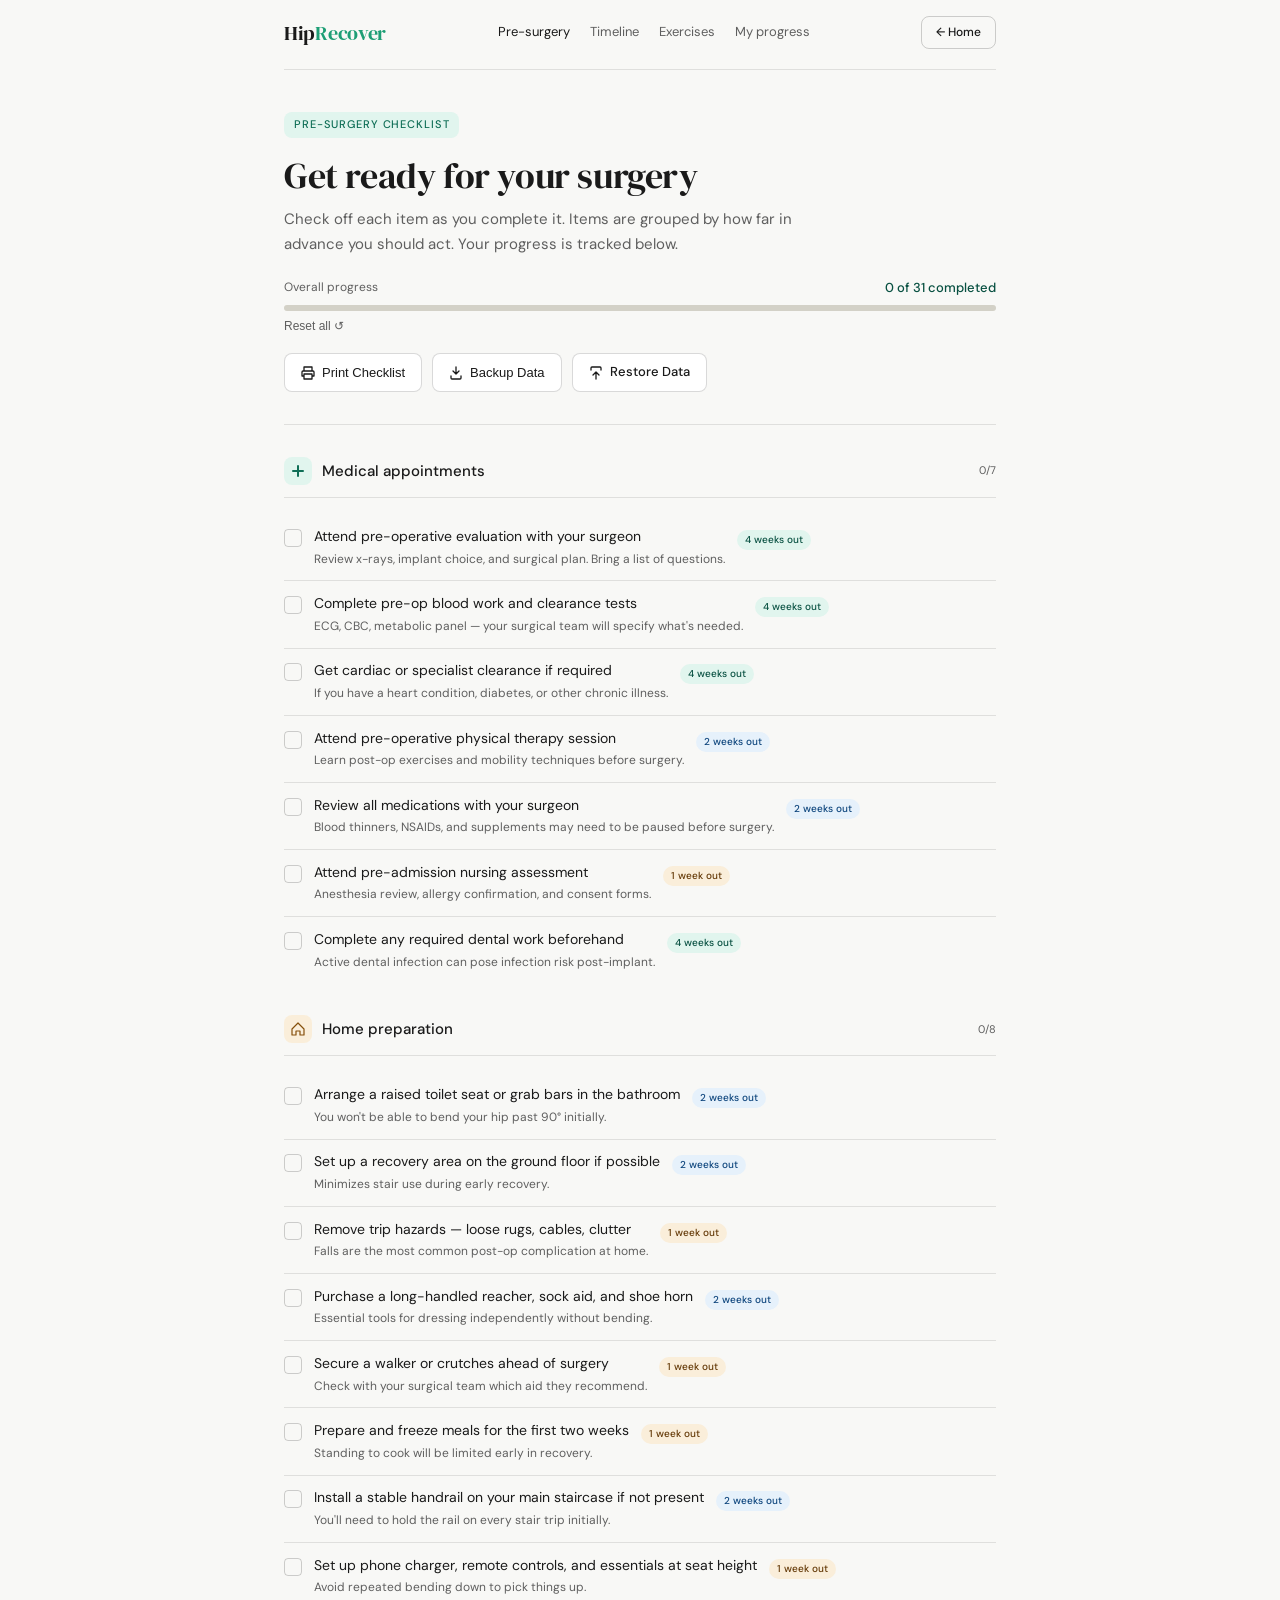
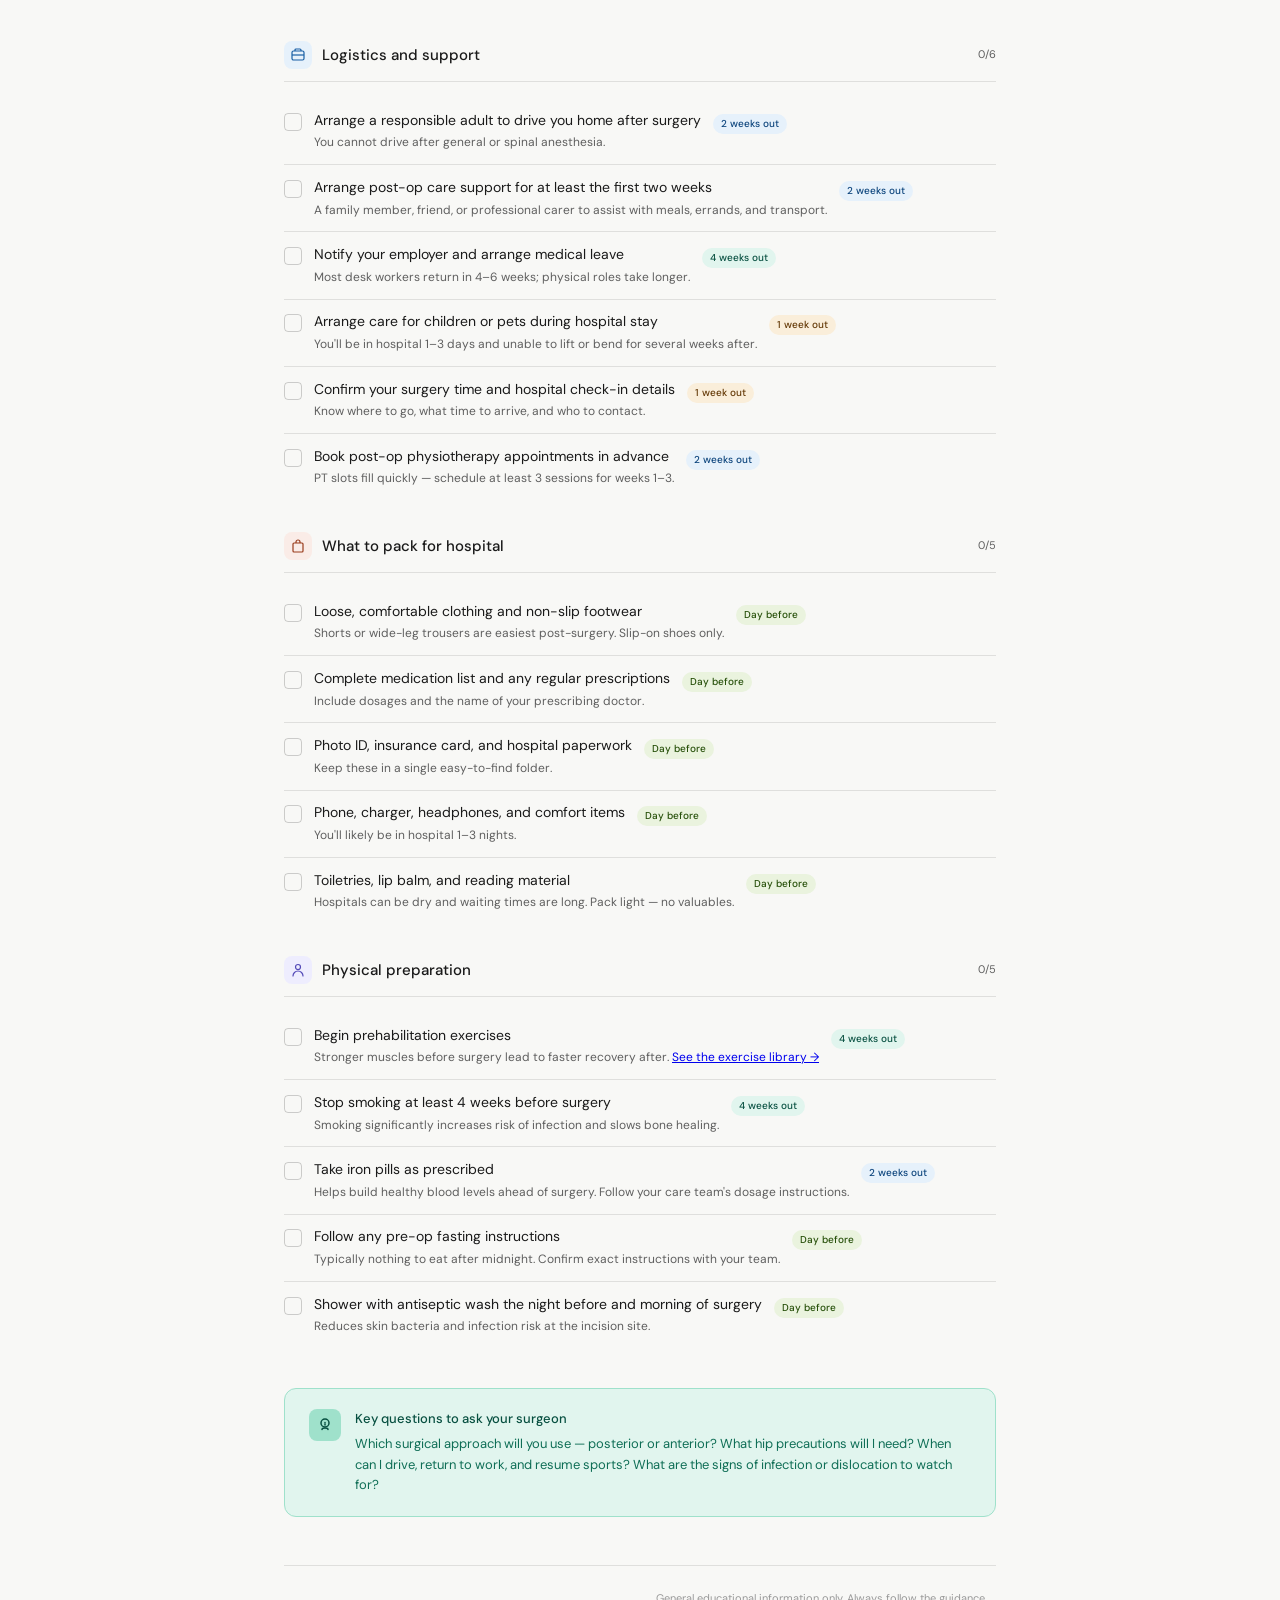
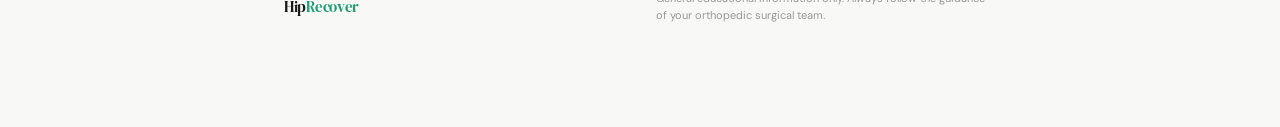
==== commit da802b14: "Add files via upload" ====
--- a/checklist.html
+++ b/checklist.html
@@ -53,7 +53,7 @@
     <div style="margin-top:1.25rem;">
       <div class="progress-label">
         <span>Overall progress</span>
-        <strong id="prog-text">0 of 30 completed</strong>
+        <strong id="prog-text">0 of 31 completed</strong>
       </div>
       <div class="progress-bar-wrap"><div class="progress-bar-fill" id="prog-bar" style="width:0%"></div></div>
     </div>
@@ -152,10 +152,11 @@
         <svg width="16" height="16" viewBox="0 0 16 16" fill="none"><circle cx="8" cy="5" r="2.5" stroke="#534AB7" stroke-width="1.2" fill="none"/><path d="M3 14c0-2.76 2.24-5 5-5s5 2.24 5 5" stroke="#534AB7" stroke-width="1.2" stroke-linecap="round" fill="none"/></svg>
       </div>
       <h2>Physical preparation</h2>
-      <span class="sec-count" id="cnt-body">0/4</span>
+      <span class="sec-count" id="cnt-body">0/5</span>
     </div>
     <div class="check-item" onclick="toggle(this)"><div class="cb"></div><div class="check-text"><div class="label">Begin prehabilitation exercises</div><div class="sub">Stronger muscles before surgery lead to faster recovery after. <a href="exercises.html">See the exercise library →</a></div></div><span class="timing-pill t4w">4 weeks out</span></div>
     <div class="check-item" onclick="toggle(this)"><div class="cb"></div><div class="check-text"><div class="label">Stop smoking at least 4 weeks before surgery</div><div class="sub">Smoking significantly increases risk of infection and slows bone healing.</div></div><span class="timing-pill t4w">4 weeks out</span></div>
+    <div class="check-item" onclick="toggle(this)"><div class="cb"></div><div class="check-text"><div class="label">Take iron pills as prescribed</div><div class="sub">Helps build healthy blood levels ahead of surgery. Follow your care team's dosage instructions.</div></div><span class="timing-pill t2w">2 weeks out</span></div>
     <div class="check-item" onclick="toggle(this)"><div class="cb"></div><div class="check-text"><div class="label">Follow any pre-op fasting instructions</div><div class="sub">Typically nothing to eat after midnight. Confirm exact instructions with your team.</div></div><span class="timing-pill td">Day before</span></div>
     <div class="check-item" onclick="toggle(this)"><div class="cb"></div><div class="check-text"><div class="label">Shower with antiseptic wash the night before and morning of surgery</div><div class="sub">Reduces skin bacteria and infection risk at the incision site.</div></div><span class="timing-pill td">Day before</span></div>
   </div>
@@ -177,8 +178,8 @@
 
 </div>
 <script>
-const TOTAL = 30;
-const counts = {medical:7, home:8, logistics:6, pack:5, body:4};
+const TOTAL = 31;
+const counts = {medical:7, home:8, logistics:6, pack:5, body:5};
 const done = {medical:0, home:0, logistics:0, pack:0, body:0};
 
 const STORAGE_KEY = 'hiprecover_checklist';
